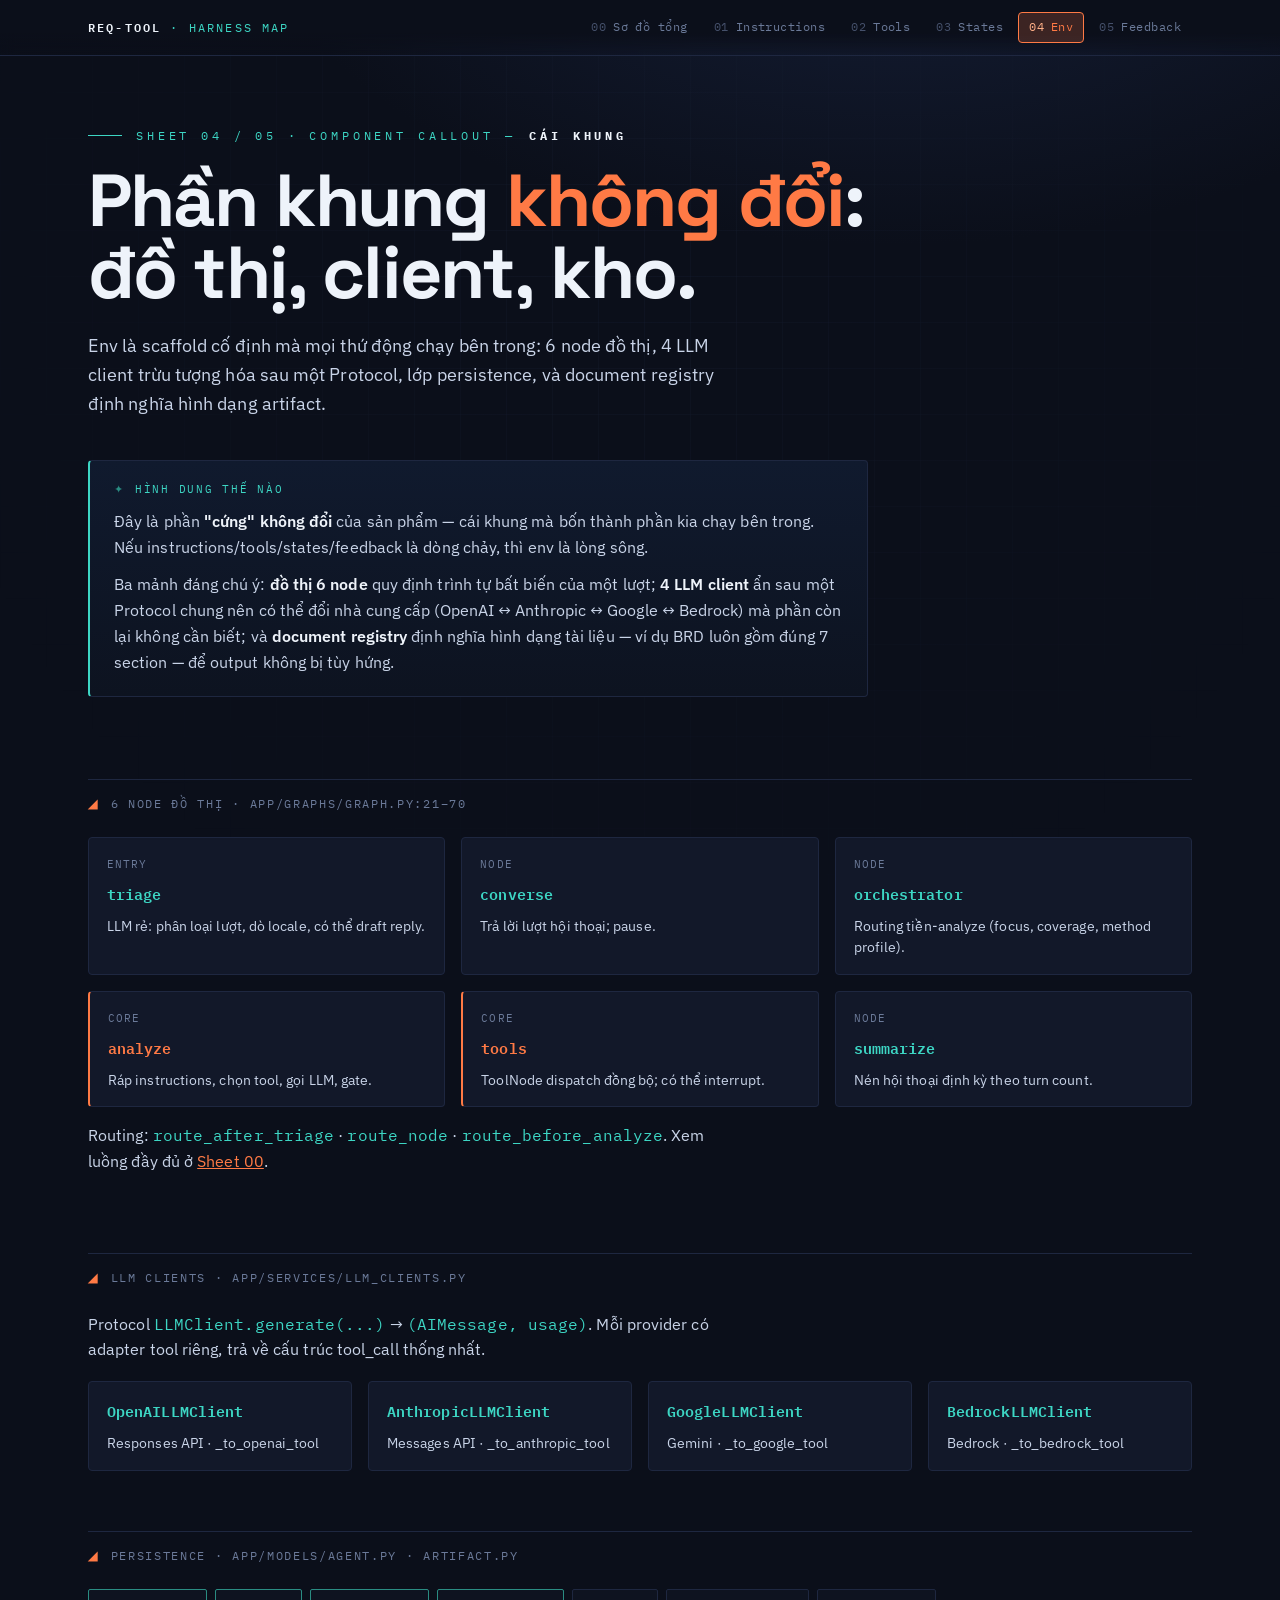
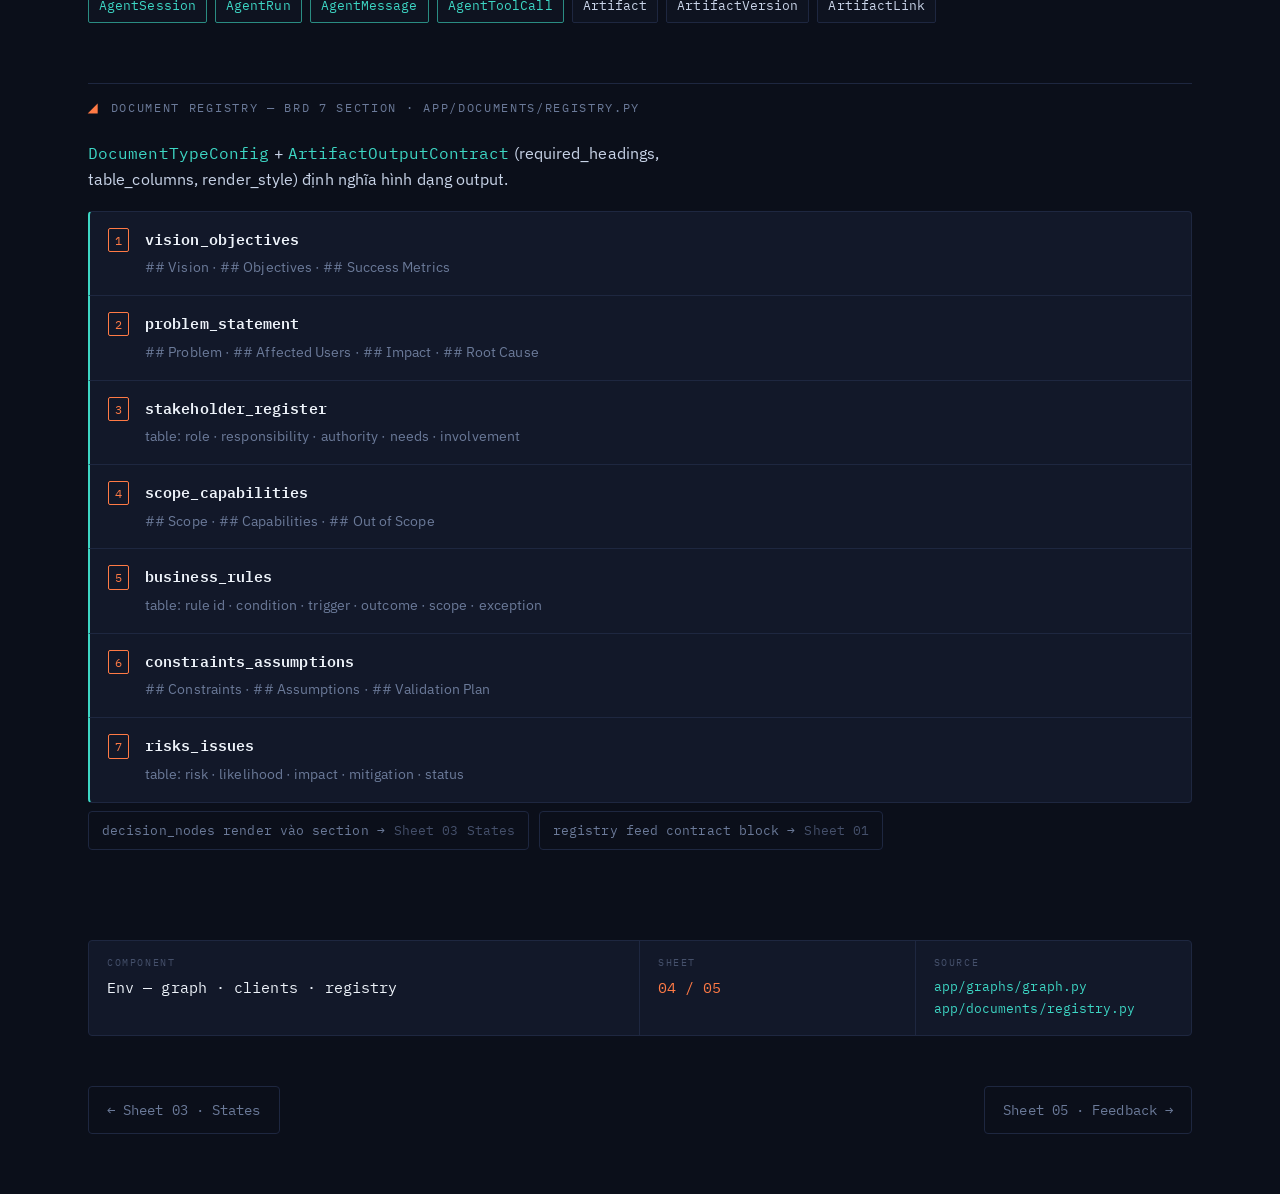
==== env.html @ 097539f3 "chore: harness map — interactive architecture visualization Static HTML drawing set (6 sheets) visua" ====
<!DOCTYPE html>
<html lang="vi">
<head>
<meta charset="UTF-8">
<meta name="viewport" content="width=device-width, initial-scale=1.0">
<title>Harness Map · Sheet 04 — Env</title>
<meta name="description" content="Môi trường của harness: 6 node đồ thị, 4 LLM client, persistence và document registry.">
<link rel="stylesheet" href="harness.css">
</head>
<body>

<nav class="nav">
  <div class="nav-inner">
    <div class="nav-brand"><b>req-tool</b> · harness map</div>
    <div class="sheet-tabs">
      <a href="index.html"><span class="n">00</span> Sơ đồ tổng</a>
      <a href="instructions.html"><span class="n">01</span> Instructions</a>
      <a href="tools.html"><span class="n">02</span> Tools</a>
      <a href="states.html"><span class="n">03</span> States</a>
      <a href="env.html" class="is-active"><span class="n">04</span> Env</a>
      <a href="feedback.html"><span class="n">05</span> Feedback</a>
    </div>
  </div>
</nav>

<div class="wrap">

  <header class="sheet-head">
    <div class="eyebrow">Sheet 04 / 05 · Component callout — <b style="color:var(--ink-bright)">cái khung</b></div>
    <h1 class="sheet-title">Phần khung <span class="accent">không đổi</span>:<br>đồ thị, client, kho.</h1>
    <p class="lead">Env là scaffold cố định mà mọi thứ động chạy bên trong: 6 node đồ thị, 4 LLM client trừu tượng hóa sau một Protocol, lớp persistence, và document registry định nghĩa hình dạng artifact.</p>
  </header>

  <section class="section" style="padding-top:8px">
    <div class="note">
      <div class="nl">Hình dung thế nào</div>
      <p>Đây là phần <b>"cứng" không đổi</b> của sản phẩm — cái khung mà bốn thành phần kia chạy bên trong. Nếu instructions/tools/states/feedback là dòng chảy, thì env là lòng sông.</p>
      <p>Ba mảnh đáng chú ý: <b>đồ thị 6 node</b> quy định trình tự bất biến của một lượt; <b>4 LLM client</b> ẩn sau một Protocol chung nên có thể đổi nhà cung cấp (OpenAI ↔ Anthropic ↔ Google ↔ Bedrock) mà phần còn lại không cần biết; và <b>document registry</b> định nghĩa hình dạng tài liệu — ví dụ BRD luôn gồm đúng 7 section — để output không bị tùy hứng.</p>
    </div>
  </section>

  <!-- GRAPH NODES -->
  <section class="section">
    <div class="section-label"><span class="sn">◢</span> 6 node đồ thị · app/graphs/graph.py:21–70</div>
    <div class="grid cols-3">
      <div class="card"><div class="kind">entry</div><div class="name">triage</div><div class="desc">LLM rẻ: phân loại lượt, dò locale, có thể draft reply.</div></div>
      <div class="card"><div class="kind">node</div><div class="name">converse</div><div class="desc">Trả lời lượt hội thoại; pause.</div></div>
      <div class="card"><div class="kind">node</div><div class="name">orchestrator</div><div class="desc">Routing tiền-analyze (focus, coverage, method profile).</div></div>
      <div class="card signal"><div class="kind">core</div><div class="name">analyze</div><div class="desc">Ráp instructions, chọn tool, gọi LLM, gate.</div></div>
      <div class="card signal"><div class="kind">core</div><div class="name">tools</div><div class="desc">ToolNode dispatch đồng bộ; có thể interrupt.</div></div>
      <div class="card"><div class="kind">node</div><div class="name">summarize</div><div class="desc">Nén hội thoại định kỳ theo turn count.</div></div>
    </div>
    <p class="p" style="margin-top:16px">Routing: <code style="font-family:var(--mono);color:var(--trace)">route_after_triage</code> · <code style="font-family:var(--mono);color:var(--trace)">route_node</code> · <code style="font-family:var(--mono);color:var(--trace)">route_before_analyze</code>. Xem luồng đầy đủ ở <a href="index.html" style="color:var(--signal)">Sheet 00</a>.</p>
  </section>

  <!-- LLM CLIENTS -->
  <section class="section">
    <div class="section-label"><span class="sn">◢</span> LLM clients · app/services/llm_clients.py</div>
    <p class="p">Protocol <code style="font-family:var(--mono);color:var(--trace)">LLMClient.generate(...)</code> → <code style="font-family:var(--mono);color:var(--trace)">(AIMessage, usage)</code>. Mỗi provider có adapter tool riêng, trả về cấu trúc tool_call thống nhất.</p>
    <div class="grid cols-4">
      <div class="card"><div class="name">OpenAILLMClient</div><div class="desc">Responses API · _to_openai_tool</div></div>
      <div class="card"><div class="name">AnthropicLLMClient</div><div class="desc">Messages API · _to_anthropic_tool</div></div>
      <div class="card"><div class="name">GoogleLLMClient</div><div class="desc">Gemini · _to_google_tool</div></div>
      <div class="card"><div class="name">BedrockLLMClient</div><div class="desc">Bedrock · _to_bedrock_tool</div></div>
    </div>
  </section>

  <!-- PERSISTENCE -->
  <section class="section">
    <div class="section-label"><span class="sn">◢</span> Persistence · app/models/agent.py · artifact.py</div>
    <div class="chips">
      <span class="chip t">AgentSession</span><span class="chip t">AgentRun</span><span class="chip t">AgentMessage</span><span class="chip t">AgentToolCall</span>
      <span class="chip">Artifact</span><span class="chip">ArtifactVersion</span><span class="chip">ArtifactLink</span>
    </div>
  </section>

  <!-- REGISTRY + 7 SECTIONS -->
  <section class="section">
    <div class="section-label"><span class="sn">◢</span> Document registry — BRD 7 section · app/documents/registry.py</div>
    <p class="p"><code style="font-family:var(--mono);color:var(--trace)">DocumentTypeConfig</code> + <code style="font-family:var(--mono);color:var(--trace)">ArtifactOutputContract</code> (required_headings, table_columns, render_style) định nghĩa hình dạng output.</p>
    <div class="stack">
      <div class="stack-item stat"><span class="step-n">1</span><div class="body"><div class="ti">vision_objectives</div><div class="sub">## Vision · ## Objectives · ## Success Metrics</div></div></div>
      <div class="stack-item stat"><span class="step-n">2</span><div class="body"><div class="ti">problem_statement</div><div class="sub">## Problem · ## Affected Users · ## Impact · ## Root Cause</div></div></div>
      <div class="stack-item stat"><span class="step-n">3</span><div class="body"><div class="ti">stakeholder_register</div><div class="sub">table: role · responsibility · authority · needs · involvement</div></div></div>
      <div class="stack-item stat"><span class="step-n">4</span><div class="body"><div class="ti">scope_capabilities</div><div class="sub">## Scope · ## Capabilities · ## Out of Scope</div></div></div>
      <div class="stack-item stat"><span class="step-n">5</span><div class="body"><div class="ti">business_rules</div><div class="sub">table: rule id · condition · trigger · outcome · scope · exception</div></div></div>
      <div class="stack-item stat"><span class="step-n">6</span><div class="body"><div class="ti">constraints_assumptions</div><div class="sub">## Constraints · ## Assumptions · ## Validation Plan</div></div></div>
      <div class="stack-item stat"><span class="step-n">7</span><div class="body"><div class="ti">risks_issues</div><div class="sub">table: risk · likelihood · impact · mitigation · status</div></div></div>
    </div>
    <div class="xlinks">
      <a class="xlink" href="states.html">decision_nodes render vào section → <span class="n">Sheet 03 States</span></a>
      <a class="xlink" href="instructions.html">registry feed contract block → <span class="n">Sheet 01</span></a>
    </div>
  </section>

  <div class="titleblock">
    <div class="tb"><div class="k">Component</div><div class="v">Env — graph · clients · registry</div></div>
    <div class="tb"><div class="k">Sheet</div><div class="v s">04 / 05</div></div>
    <div class="tb"><div class="k">Source</div><div class="v files">app/graphs/graph.py<br>app/documents/registry.py</div></div>
  </div>

  <div class="pager">
    <a href="states.html">← Sheet 03 · States</a>
    <a href="feedback.html">Sheet 05 · Feedback →</a>
  </div>
  <div style="height:60px"></div>

</div>
</body>
</html>
---- harness.css ----
/* ============================================================
   HARNESS MAP — design system dùng chung cho 6 sheet
   Hướng: "bản vẽ tín hiệu sống" (control-system schematic)
   Lạnh = khung scaffold cố định · Nóng = tín hiệu chảy động
   ============================================================ */

@import url('https://fonts.googleapis.com/css2?family=Space+Grotesk:wght@400;500;600;700&family=IBM+Plex+Sans:wght@400;500;600&family=IBM+Plex+Mono:wght@400;500;600&display=swap');

:root {
  /* --- palette: indigo-void + teal scaffold + amber signal --- */
  --void:        #0B0F1A;
  --void-2:      #0E1320;
  --sheet:       #121829;
  --sheet-2:     #161E33;
  --grid:        #1E2740;
  --grid-soft:   #19203450;

  --trace:       #3DD6C4;   /* dây nối tĩnh / khung */
  --trace-dim:   #2A8C82;
  --signal:      #FF7A45;   /* tín hiệu sống / loop / feedback */
  --signal-2:    #FFB088;
  --signal-glow: #FF7A4533;

  --ink:         #C9D4E8;
  --ink-bright:  #EEF3FA;
  --ink-dim:     #6B7A99;
  --ink-faint:   #45506B;

  /* --- type --- */
  --display: 'Space Grotesk', system-ui, sans-serif;
  --body:    'IBM Plex Sans', system-ui, sans-serif;
  --mono:    'IBM Plex Mono', ui-monospace, monospace;

  --maxw: 1160px;
  --radius: 4px;
}

* { box-sizing: border-box; }

html { scroll-behavior: smooth; }

body {
  margin: 0;
  background:
    radial-gradient(1200px 700px at 70% -5%, #16203a 0%, transparent 55%),
    var(--void);
  color: var(--ink);
  font-family: var(--body);
  font-size: 16px;
  line-height: 1.62;
  -webkit-font-smoothing: antialiased;
  letter-spacing: 0.005em;
}

/* faint engineering grid behind everything */
body::before {
  content: "";
  position: fixed;
  inset: 0;
  background-image:
    linear-gradient(var(--grid-soft) 1px, transparent 1px),
    linear-gradient(90deg, var(--grid-soft) 1px, transparent 1px);
  background-size: 46px 46px;
  pointer-events: none;
  z-index: 0;
  mask-image: radial-gradient(circle at 50% 30%, #000 0%, transparent 80%);
}

.wrap { position: relative; z-index: 1; max-width: var(--maxw); margin: 0 auto; padding: 0 28px; }

/* ============================================================
   SHEET INDEX NAV — dải chỉ mục bản vẽ
   ============================================================ */
.nav {
  position: sticky;
  top: 0;
  z-index: 40;
  background: linear-gradient(180deg, var(--void) 60%, transparent);
  border-bottom: 1px solid var(--grid);
  backdrop-filter: blur(8px);
}
.nav-inner {
  max-width: var(--maxw);
  margin: 0 auto;
  padding: 12px 28px;
  display: flex;
  align-items: center;
  gap: 22px;
  flex-wrap: wrap;
}
.nav-brand {
  font-family: var(--mono);
  font-size: 12px;
  letter-spacing: 0.18em;
  text-transform: uppercase;
  color: var(--trace);
  white-space: nowrap;
}
.nav-brand b { color: var(--ink-bright); font-weight: 600; }
.sheet-tabs { display: flex; gap: 4px; flex-wrap: wrap; margin-left: auto; }
.sheet-tabs a {
  font-family: var(--mono);
  font-size: 11.5px;
  letter-spacing: 0.04em;
  color: var(--ink-dim);
  text-decoration: none;
  padding: 5px 10px;
  border: 1px solid transparent;
  border-radius: var(--radius);
  display: flex;
  gap: 7px;
  align-items: baseline;
  transition: color .15s, border-color .15s, background .15s;
}
.sheet-tabs a .n { color: var(--ink-faint); }
.sheet-tabs a:hover { color: var(--ink-bright); border-color: var(--grid); }
.sheet-tabs a.is-active {
  color: var(--signal);
  border-color: var(--signal);
  background: var(--signal-glow);
}
.sheet-tabs a.is-active .n { color: var(--signal-2); }

/* ============================================================
   SHEET HEADER — eyebrow + title + lead
   ============================================================ */
.sheet-head { padding: 70px 0 34px; }
.eyebrow {
  font-family: var(--mono);
  font-size: 12px;
  letter-spacing: 0.32em;
  text-transform: uppercase;
  color: var(--trace);
  display: flex;
  align-items: center;
  gap: 14px;
}
.eyebrow::before {
  content: "";
  width: 34px; height: 1px;
  background: var(--trace);
  display: inline-block;
}
.sheet-title {
  font-family: var(--display);
  font-weight: 700;
  font-size: clamp(2.4rem, 6vw, 4.6rem);
  line-height: 0.98;
  letter-spacing: -0.025em;
  color: var(--ink-bright);
  margin: 20px 0 0;
}
.sheet-title .accent { color: var(--signal); }
.lead {
  max-width: 60ch;
  font-size: 1.12rem;
  color: var(--ink);
  margin: 22px 0 0;
}
.lead b { color: var(--ink-bright); font-weight: 600; }

/* ============================================================
   SECTIONS
   ============================================================ */
.section { padding: 30px 0; }
.section-label {
  font-family: var(--mono);
  font-size: 12px;
  letter-spacing: 0.14em;
  text-transform: uppercase;
  color: var(--ink-dim);
  border-top: 1px solid var(--grid);
  padding-top: 14px;
  margin: 0 0 24px;
  display: flex;
  gap: 12px;
  align-items: baseline;
}
.section-label .sn { color: var(--signal); font-weight: 600; }
.h2 {
  font-family: var(--display);
  font-weight: 600;
  font-size: clamp(1.5rem, 3vw, 2.1rem);
  letter-spacing: -0.02em;
  color: var(--ink-bright);
  margin: 0 0 6px;
}
.p { max-width: 64ch; margin: 0 0 18px; }
.p b { color: var(--ink-bright); font-weight: 600; }

/* ============================================================
   PANEL / NODE CARD — khối schematic
   ============================================================ */
.panel {
  background: linear-gradient(180deg, var(--sheet) 0%, var(--void-2) 100%);
  border: 1px solid var(--grid);
  border-radius: var(--radius);
  padding: 22px 24px;
  position: relative;
}
/* corner tick marks — vernacular bản vẽ kỹ thuật */
.panel.ticks::before,
.panel.ticks::after {
  content: "";
  position: absolute;
  width: 9px; height: 9px;
  border-color: var(--trace-dim);
  border-style: solid;
}
.panel.ticks::before { top: -1px; left: -1px; border-width: 1px 0 0 1px; }
.panel.ticks::after  { bottom: -1px; right: -1px; border-width: 0 1px 1px 0; }

.grid { display: grid; gap: 16px; }
.cols-2 { grid-template-columns: repeat(2, 1fr); }
.cols-3 { grid-template-columns: repeat(3, 1fr); }
.cols-4 { grid-template-columns: repeat(4, 1fr); }

.card {
  background: var(--sheet);
  border: 1px solid var(--grid);
  border-radius: var(--radius);
  padding: 18px 18px 16px;
  transition: border-color .18s, transform .18s;
}
.card:hover { border-color: var(--trace-dim); }
.card.signal { border-left: 2px solid var(--signal); }
.card .kind {
  font-family: var(--mono);
  font-size: 11px;
  letter-spacing: 0.1em;
  text-transform: uppercase;
  color: var(--ink-dim);
  margin-bottom: 9px;
}
.card .name {
  font-family: var(--mono);
  font-size: 0.96rem;
  font-weight: 600;
  color: var(--trace);
  margin-bottom: 7px;
  word-break: break-word;
}
.card.signal .name { color: var(--signal); }
.card .desc { font-size: 0.9rem; color: var(--ink); line-height: 1.5; }

/* numbered marker — chỉ dùng nơi thứ tự CÓ nghĩa (layer stack, lifecycle) */
.step-n {
  font-family: var(--mono);
  font-size: 0.78rem;
  color: var(--signal);
  border: 1px solid var(--signal);
  border-radius: 2px;
  padding: 1px 6px;
  flex: none;
}

/* ============================================================
   NOTE — chú giải mang tính giáo dục
   ============================================================ */
.note {
  border: 1px solid var(--grid);
  border-left: 2px solid var(--trace);
  background: linear-gradient(180deg, #101a2e 0%, #0d1320 100%);
  border-radius: var(--radius);
  padding: 20px 24px;
  margin: 0 0 22px;
  max-width: 78ch;
}
.note .nl {
  font-family: var(--mono);
  font-size: 11px;
  letter-spacing: 0.16em;
  text-transform: uppercase;
  color: var(--trace);
  margin-bottom: 10px;
  display: flex;
  gap: 10px;
  align-items: center;
}
.note .nl::before { content: "✦"; color: var(--trace-dim); }
.note p { margin: 0 0 11px; color: var(--ink); }
.note p:last-child { margin-bottom: 0; }
.note b { color: var(--ink-bright); font-weight: 600; }
.note em { color: var(--signal-2); font-style: normal; }
.note.signal { border-left-color: var(--signal); }
.note.signal .nl { color: var(--signal); }
.note.signal .nl::before { color: var(--signal); }

/* ============================================================
   CHIPS / BADGES — tên tool, status, field
   ============================================================ */
.chips { display: flex; flex-wrap: wrap; gap: 8px; }
.chip {
  font-family: var(--mono);
  font-size: 0.82rem;
  color: var(--ink);
  background: var(--void-2);
  border: 1px solid var(--grid);
  border-radius: 2px;
  padding: 5px 10px;
  white-space: nowrap;
}
.chip.t { color: var(--trace); border-color: var(--trace-dim); }
.chip.s { color: var(--signal); border-color: var(--signal); background: var(--signal-glow); }
.chip.d { color: var(--ink-dim); }

/* ============================================================
   STACK (layer instructions) — xếp chồng dọc
   ============================================================ */
.stack { display: flex; flex-direction: column; gap: 0; }
.stack-item {
  display: flex;
  gap: 16px;
  align-items: flex-start;
  padding: 16px 18px;
  border: 1px solid var(--grid);
  border-bottom: none;
  background: var(--sheet);
}
.stack-item:first-child { border-radius: var(--radius) var(--radius) 0 0; }
.stack-item:last-child { border-bottom: 1px solid var(--grid); border-radius: 0 0 var(--radius) var(--radius); }
.stack-item.dyn { border-left: 2px solid var(--signal); }
.stack-item.stat { border-left: 2px solid var(--trace); }
.stack-item .body { flex: 1; }
.stack-item .ti {
  font-family: var(--mono);
  font-weight: 600;
  color: var(--ink-bright);
  font-size: 0.95rem;
}
.stack-item .sub { font-size: 0.88rem; color: var(--ink-dim); margin-top: 4px; }

/* ============================================================
   DATA TABLE — state fields, schema
   ============================================================ */
.tbl-scroll { overflow-x: auto; border: 1px solid var(--grid); border-radius: var(--radius); }
table.data {
  width: 100%;
  border-collapse: collapse;
  font-size: 0.88rem;
  min-width: 520px;
}
table.data th {
  text-align: left;
  font-family: var(--mono);
  font-size: 11px;
  letter-spacing: 0.1em;
  text-transform: uppercase;
  color: var(--ink-dim);
  padding: 11px 16px;
  background: var(--void-2);
  border-bottom: 1px solid var(--grid);
  white-space: nowrap;
}
table.data td {
  padding: 11px 16px;
  border-bottom: 1px solid var(--grid);
  vertical-align: top;
  color: var(--ink);
}
table.data tr:last-child td { border-bottom: none; }
table.data tr:hover td { background: #ffffff05; }
table.data .f { font-family: var(--mono); color: var(--trace); white-space: nowrap; }
table.data .f.s { color: var(--signal); }

/* ============================================================
   FLOW (lifecycle pills connected by arrows)
   ============================================================ */
.flow {
  display: flex;
  align-items: center;
  flex-wrap: wrap;
  gap: 0;
  font-family: var(--mono);
  font-size: 0.86rem;
}
.flow .node {
  border: 1px solid var(--trace-dim);
  color: var(--trace);
  padding: 7px 12px;
  border-radius: 2px;
  background: var(--void-2);
}
.flow .node.s { border-color: var(--signal); color: var(--signal); background: var(--signal-glow); }
.flow .arr { color: var(--ink-faint); padding: 0 9px; }

/* ============================================================
   CROSSLINK — "see sheet NN"
   ============================================================ */
.xlinks { display: flex; flex-wrap: wrap; gap: 10px; margin-top: 8px; }
.xlink {
  font-family: var(--mono);
  font-size: 0.82rem;
  text-decoration: none;
  color: var(--ink-dim);
  border: 1px solid var(--grid);
  border-radius: var(--radius);
  padding: 8px 13px;
  display: inline-flex;
  gap: 9px;
  align-items: baseline;
  transition: border-color .15s, color .15s;
}
.xlink:hover { color: var(--signal); border-color: var(--signal); }
.xlink .n { color: var(--ink-faint); }
.xlink:hover .n { color: var(--signal-2); }

/* ============================================================
   TITLE BLOCK — góc bản vẽ kỹ thuật
   ============================================================ */
.titleblock {
  margin: 60px 0 50px;
  border: 1px solid var(--grid);
  border-radius: var(--radius);
  display: grid;
  grid-template-columns: 2fr 1fr 1fr;
  background: var(--sheet);
  overflow: hidden;
}
.titleblock .tb {
  padding: 14px 18px;
  border-right: 1px solid var(--grid);
}
.titleblock .tb:last-child { border-right: none; }
.titleblock .k {
  font-family: var(--mono);
  font-size: 10px;
  letter-spacing: 0.16em;
  text-transform: uppercase;
  color: var(--ink-faint);
  margin-bottom: 5px;
}
.titleblock .v {
  font-family: var(--mono);
  font-size: 0.92rem;
  color: var(--ink-bright);
}
.titleblock .v.s { color: var(--signal); }
.titleblock .files { color: var(--trace); font-size: 0.82rem; line-height: 1.7; }

/* ============================================================
   HERO SVG (master diagram) wrapper
   ============================================================ */
.diagram-wrap {
  border: 1px solid var(--grid);
  border-radius: var(--radius);
  background:
    radial-gradient(700px 400px at 50% 40%, #141d33 0%, transparent 70%),
    var(--void-2);
  padding: 8px;
  overflow-x: auto;
}
.diagram-wrap svg { width: 100%; height: auto; display: block; min-width: 680px; }

/* node styling inside svg */
.n-rect { fill: var(--sheet-2); stroke: var(--trace-dim); stroke-width: 1.2; }
.n-rect.io { fill: var(--void); stroke: var(--ink-faint); }
.n-label { font-family: var(--mono); font-size: 15px; fill: var(--trace); font-weight: 600; }
.n-sub   { font-family: var(--mono); font-size: 10.5px; fill: var(--ink-dim); letter-spacing: 0.08em; }
.io-label { font-family: var(--mono); font-size: 12px; fill: var(--ink-dim); letter-spacing: 0.12em; }
.edge { fill: none; stroke: var(--trace-dim); stroke-width: 1.4; }
.edge-label { font-family: var(--mono); font-size: 11px; fill: var(--ink-dim); }
.edge-loop {
  fill: none;
  stroke: var(--signal);
  stroke-width: 1.8;
  stroke-dasharray: 7 7;
  animation: flow 1.1s linear infinite;
}
@keyframes flow { to { stroke-dashoffset: -28; } }

.packet { fill: var(--signal); filter: drop-shadow(0 0 6px var(--signal)); }
.packet-path {
  offset-path: path("M 400 177 L 400 440 C 540 440 680 400 680 300 C 680 200 540 150 400 150");
  animation: ride 4s linear infinite;
}
@keyframes ride { from { offset-distance: 0%; } to { offset-distance: 100%; } }

/* legend */
.legend { display: flex; gap: 24px; flex-wrap: wrap; margin-top: 14px; font-family: var(--mono); font-size: 0.8rem; color: var(--ink-dim); }
.legend .li { display: flex; align-items: center; gap: 9px; }
.legend .sw { width: 22px; height: 0; border-top: 2px solid var(--trace-dim); }
.legend .sw.loop { border-top: 2px dashed var(--signal); }

/* ============================================================
   COMPONENT MAP (sheet 00 -> 5 components)
   ============================================================ */
.map-grid { display: grid; grid-template-columns: repeat(5, 1fr); gap: 12px; }
.map-card {
  text-decoration: none;
  background: var(--sheet);
  border: 1px solid var(--grid);
  border-top: 2px solid var(--trace-dim);
  border-radius: var(--radius);
  padding: 18px 16px 16px;
  display: flex;
  flex-direction: column;
  gap: 8px;
  transition: transform .18s, border-color .18s, background .18s;
}
.map-card:hover { transform: translateY(-3px); border-top-color: var(--signal); background: var(--sheet-2); }
.map-card .mn { font-family: var(--mono); font-size: 11px; color: var(--ink-faint); letter-spacing: 0.1em; }
.map-card .mt { font-family: var(--display); font-weight: 600; font-size: 1.15rem; color: var(--ink-bright); }
.map-card .md { font-size: 0.85rem; color: var(--ink-dim); }
.map-card:hover .mt { color: var(--signal); }

/* ============================================================
   pagination foot (prev / next sheet)
   ============================================================ */
.pager { display: flex; justify-content: space-between; gap: 16px; margin: 10px 0 0; flex-wrap: wrap; }
.pager a {
  text-decoration: none;
  font-family: var(--mono);
  font-size: 0.85rem;
  color: var(--ink-dim);
  border: 1px solid var(--grid);
  border-radius: var(--radius);
  padding: 12px 18px;
  transition: color .15s, border-color .15s;
}
.pager a:hover { color: var(--signal); border-color: var(--signal); }
.pager .dis { opacity: 0.3; pointer-events: none; }

/* ============================================================
   RESPONSIVE
   ============================================================ */
@media (max-width: 880px) {
  .cols-2, .cols-3, .cols-4 { grid-template-columns: 1fr; }
  .map-grid { grid-template-columns: repeat(2, 1fr); }
  .titleblock { grid-template-columns: 1fr; }
  .titleblock .tb { border-right: none; border-bottom: 1px solid var(--grid); }
  .titleblock .tb:last-child { border-bottom: none; }
}
@media (max-width: 520px) {
  .map-grid { grid-template-columns: 1fr; }
  .wrap, .nav-inner { padding-left: 18px; padding-right: 18px; }
}

/* keyboard focus floor */
a:focus-visible, [tabindex]:focus-visible {
  outline: 2px solid var(--signal);
  outline-offset: 3px;
  border-radius: 2px;
}

/* reduced motion floor */
@media (prefers-reduced-motion: reduce) {
  * { animation: none !important; scroll-behavior: auto !important; }
  .edge-loop { stroke-dashoffset: 0; }
  .packet-path { offset-distance: 35%; }
}
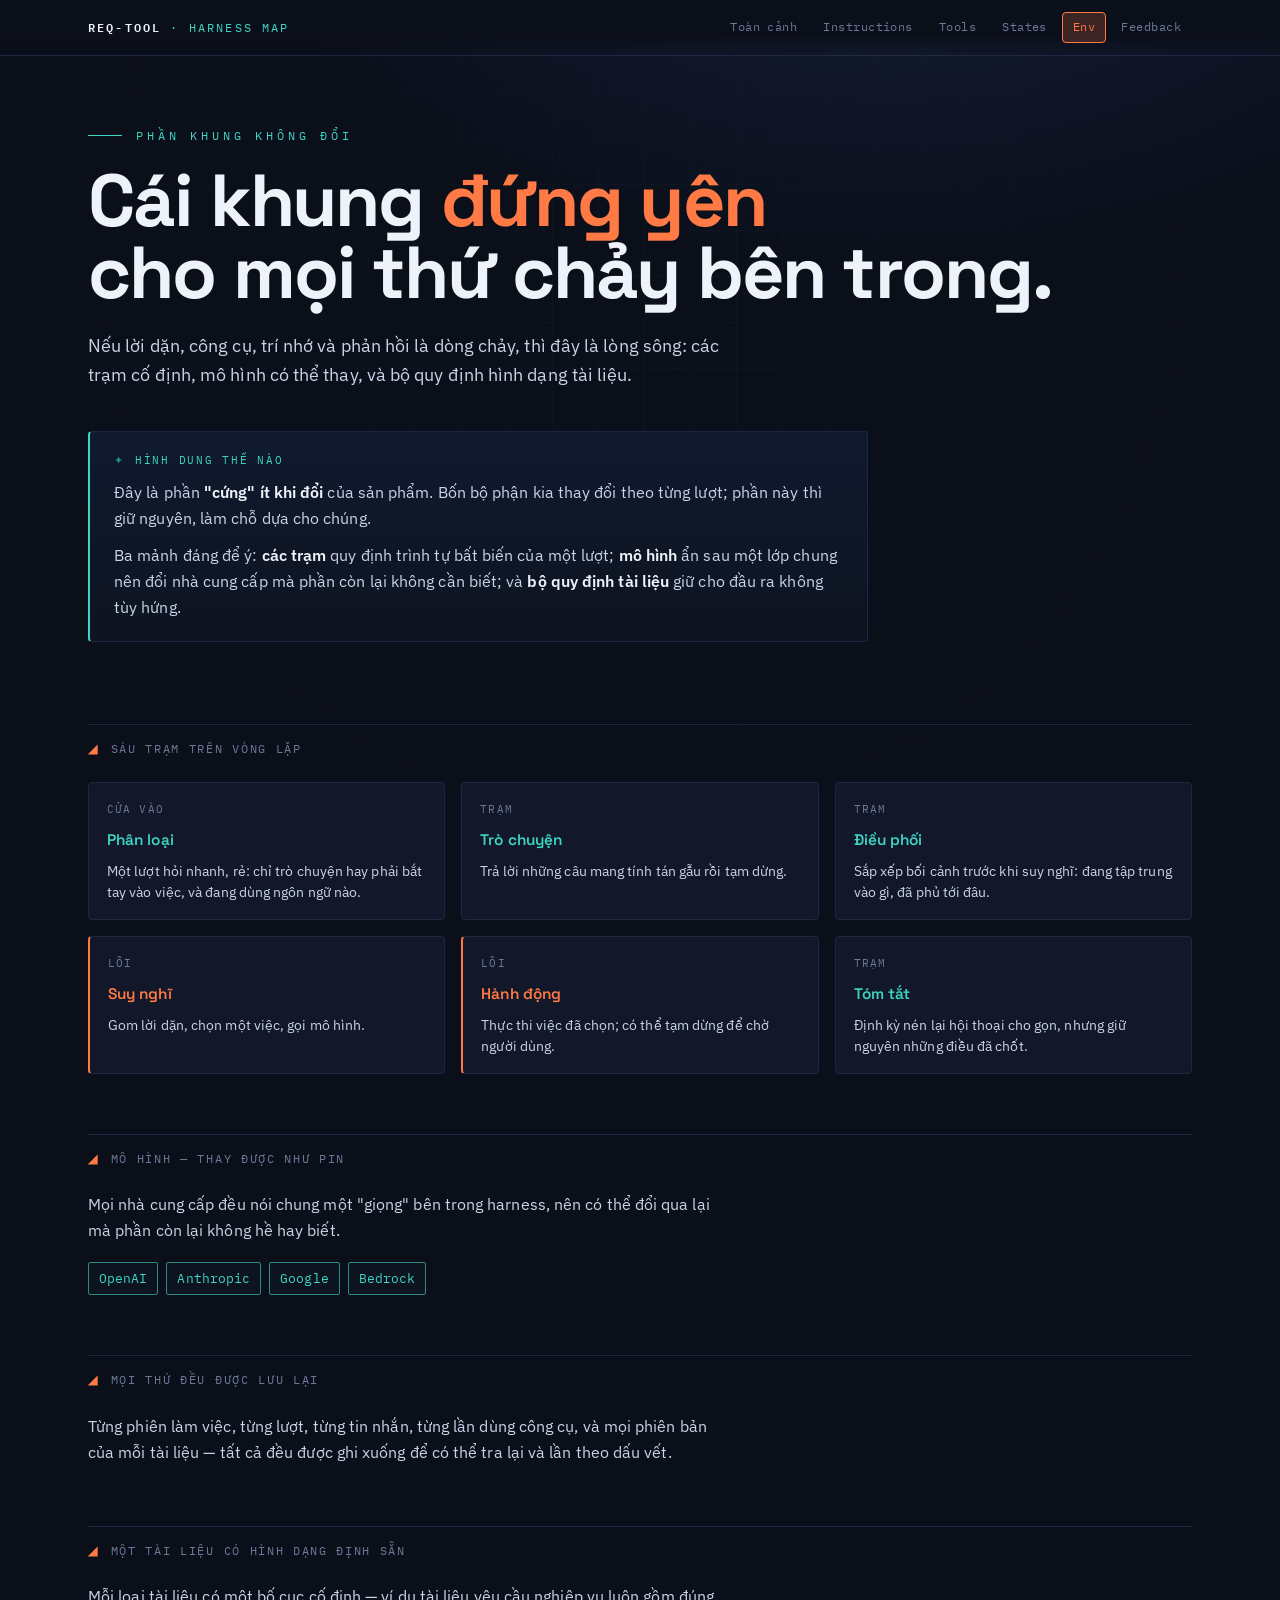
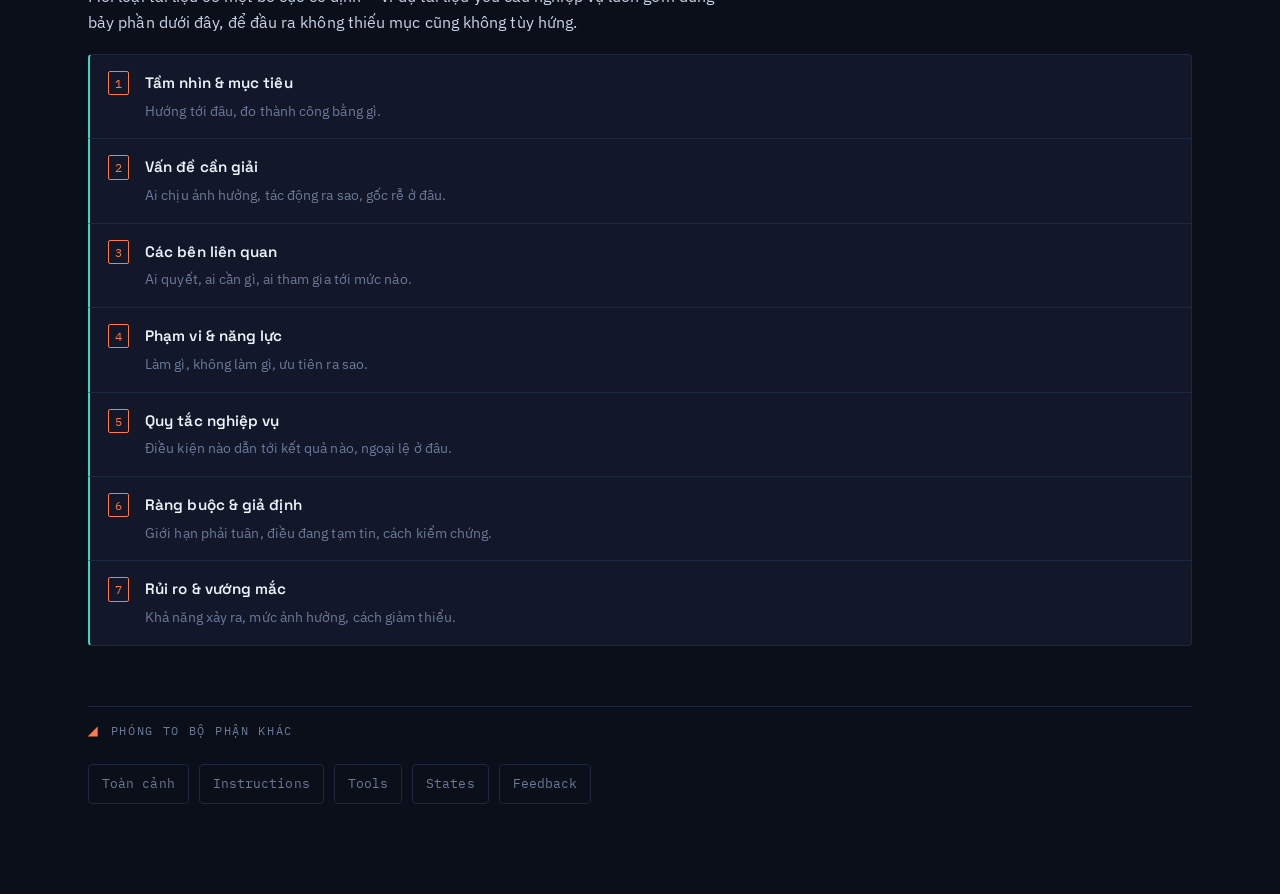
==== commit 57801348: "docs: rewrite content as plain-language explainer Recast all six pages from a code reference into a " ====
--- a/env.html
+++ b/env.html
@@ -3,8 +3,8 @@
 <head>
 <meta charset="UTF-8">
 <meta name="viewport" content="width=device-width, initial-scale=1.0">
-<title>Harness Map · Sheet 04 — Env</title>
-<meta name="description" content="Môi trường của harness: 6 node đồ thị, 4 LLM client, persistence và document registry.">
+<title>Harness Map · Env</title>
+<meta name="description" content="Phần khung cứng: các trạm, mô hình thay thế được, kho lưu trữ.">
 <link rel="stylesheet" href="harness.css">
 </head>
 <body>
@@ -13,12 +13,12 @@
   <div class="nav-inner">
     <div class="nav-brand"><b>req-tool</b> · harness map</div>
     <div class="sheet-tabs">
-      <a href="index.html"><span class="n">00</span> Sơ đồ tổng</a>
-      <a href="instructions.html"><span class="n">01</span> Instructions</a>
-      <a href="tools.html"><span class="n">02</span> Tools</a>
-      <a href="states.html"><span class="n">03</span> States</a>
-      <a href="env.html" class="is-active"><span class="n">04</span> Env</a>
-      <a href="feedback.html"><span class="n">05</span> Feedback</a>
+      <a href="index.html">Toàn cảnh</a>
+      <a href="instructions.html">Instructions</a>
+      <a href="tools.html">Tools</a>
+      <a href="states.html">States</a>
+      <a href="env.html" class="is-active">Env</a>
+      <a href="feedback.html">Feedback</a>
     </div>
   </div>
 </nav>
@@ -26,83 +26,72 @@
 <div class="wrap">
 
   <header class="sheet-head">
-    <div class="eyebrow">Sheet 04 / 05 · Component callout — <b style="color:var(--ink-bright)">cái khung</b></div>
-    <h1 class="sheet-title">Phần khung <span class="accent">không đổi</span>:<br>đồ thị, client, kho.</h1>
-    <p class="lead">Env là scaffold cố định mà mọi thứ động chạy bên trong: 6 node đồ thị, 4 LLM client trừu tượng hóa sau một Protocol, lớp persistence, và document registry định nghĩa hình dạng artifact.</p>
+    <div class="eyebrow">Phần khung không đổi</div>
+    <h1 class="sheet-title">Cái khung <span class="accent">đứng yên</span><br>cho mọi thứ chảy bên trong.</h1>
+    <p class="lead">Nếu lời dặn, công cụ, trí nhớ và phản hồi là dòng chảy, thì đây là lòng sông: các trạm cố định, mô hình có thể thay, và bộ quy định hình dạng tài liệu.</p>
   </header>
 
   <section class="section" style="padding-top:8px">
     <div class="note">
       <div class="nl">Hình dung thế nào</div>
-      <p>Đây là phần <b>"cứng" không đổi</b> của sản phẩm — cái khung mà bốn thành phần kia chạy bên trong. Nếu instructions/tools/states/feedback là dòng chảy, thì env là lòng sông.</p>
-      <p>Ba mảnh đáng chú ý: <b>đồ thị 6 node</b> quy định trình tự bất biến của một lượt; <b>4 LLM client</b> ẩn sau một Protocol chung nên có thể đổi nhà cung cấp (OpenAI ↔ Anthropic ↔ Google ↔ Bedrock) mà phần còn lại không cần biết; và <b>document registry</b> định nghĩa hình dạng tài liệu — ví dụ BRD luôn gồm đúng 7 section — để output không bị tùy hứng.</p>
+      <p>Đây là phần <b>"cứng" ít khi đổi</b> của sản phẩm. Bốn bộ phận kia thay đổi theo từng lượt; phần này thì giữ nguyên, làm chỗ dựa cho chúng.</p>
+      <p>Ba mảnh đáng để ý: <b>các trạm</b> quy định trình tự bất biến của một lượt; <b>mô hình</b> ẩn sau một lớp chung nên đổi nhà cung cấp mà phần còn lại không cần biết; và <b>bộ quy định tài liệu</b> giữ cho đầu ra không tùy hứng.</p>
     </div>
   </section>
 
-  <!-- GRAPH NODES -->
+  <!-- STATIONS -->
   <section class="section">
-    <div class="section-label"><span class="sn">◢</span> 6 node đồ thị · app/graphs/graph.py:21–70</div>
+    <div class="section-label"><span class="sn">◢</span> Sáu trạm trên vòng lặp</div>
     <div class="grid cols-3">
-      <div class="card"><div class="kind">entry</div><div class="name">triage</div><div class="desc">LLM rẻ: phân loại lượt, dò locale, có thể draft reply.</div></div>
-      <div class="card"><div class="kind">node</div><div class="name">converse</div><div class="desc">Trả lời lượt hội thoại; pause.</div></div>
-      <div class="card"><div class="kind">node</div><div class="name">orchestrator</div><div class="desc">Routing tiền-analyze (focus, coverage, method profile).</div></div>
-      <div class="card signal"><div class="kind">core</div><div class="name">analyze</div><div class="desc">Ráp instructions, chọn tool, gọi LLM, gate.</div></div>
-      <div class="card signal"><div class="kind">core</div><div class="name">tools</div><div class="desc">ToolNode dispatch đồng bộ; có thể interrupt.</div></div>
-      <div class="card"><div class="kind">node</div><div class="name">summarize</div><div class="desc">Nén hội thoại định kỳ theo turn count.</div></div>
+      <div class="card"><div class="kind">cửa vào</div><div class="name" style="font-family:var(--display)">Phân loại</div><div class="desc">Một lượt hỏi nhanh, rẻ: chỉ trò chuyện hay phải bắt tay vào việc, và đang dùng ngôn ngữ nào.</div></div>
+      <div class="card"><div class="kind">trạm</div><div class="name" style="font-family:var(--display)">Trò chuyện</div><div class="desc">Trả lời những câu mang tính tán gẫu rồi tạm dừng.</div></div>
+      <div class="card"><div class="kind">trạm</div><div class="name" style="font-family:var(--display)">Điều phối</div><div class="desc">Sắp xếp bối cảnh trước khi suy nghĩ: đang tập trung vào gì, đã phủ tới đâu.</div></div>
+      <div class="card signal"><div class="kind">lõi</div><div class="name" style="font-family:var(--display);color:var(--signal)">Suy nghĩ</div><div class="desc">Gom lời dặn, chọn một việc, gọi mô hình.</div></div>
+      <div class="card signal"><div class="kind">lõi</div><div class="name" style="font-family:var(--display);color:var(--signal)">Hành động</div><div class="desc">Thực thi việc đã chọn; có thể tạm dừng để chờ người dùng.</div></div>
+      <div class="card"><div class="kind">trạm</div><div class="name" style="font-family:var(--display)">Tóm tắt</div><div class="desc">Định kỳ nén lại hội thoại cho gọn, nhưng giữ nguyên những điều đã chốt.</div></div>
     </div>
-    <p class="p" style="margin-top:16px">Routing: <code style="font-family:var(--mono);color:var(--trace)">route_after_triage</code> · <code style="font-family:var(--mono);color:var(--trace)">route_node</code> · <code style="font-family:var(--mono);color:var(--trace)">route_before_analyze</code>. Xem luồng đầy đủ ở <a href="index.html" style="color:var(--signal)">Sheet 00</a>.</p>
   </section>
 
-  <!-- LLM CLIENTS -->
+  <!-- MODELS -->
   <section class="section">
-    <div class="section-label"><span class="sn">◢</span> LLM clients · app/services/llm_clients.py</div>
-    <p class="p">Protocol <code style="font-family:var(--mono);color:var(--trace)">LLMClient.generate(...)</code> → <code style="font-family:var(--mono);color:var(--trace)">(AIMessage, usage)</code>. Mỗi provider có adapter tool riêng, trả về cấu trúc tool_call thống nhất.</p>
-    <div class="grid cols-4">
-      <div class="card"><div class="name">OpenAILLMClient</div><div class="desc">Responses API · _to_openai_tool</div></div>
-      <div class="card"><div class="name">AnthropicLLMClient</div><div class="desc">Messages API · _to_anthropic_tool</div></div>
-      <div class="card"><div class="name">GoogleLLMClient</div><div class="desc">Gemini · _to_google_tool</div></div>
-      <div class="card"><div class="name">BedrockLLMClient</div><div class="desc">Bedrock · _to_bedrock_tool</div></div>
+    <div class="section-label"><span class="sn">◢</span> Mô hình — thay được như pin</div>
+    <p class="p">Mọi nhà cung cấp đều nói chung một "giọng" bên trong harness, nên có thể đổi qua lại mà phần còn lại không hề hay biết.</p>
+    <div class="chips">
+      <span class="chip t">OpenAI</span><span class="chip t">Anthropic</span><span class="chip t">Google</span><span class="chip t">Bedrock</span>
     </div>
   </section>
 
   <!-- PERSISTENCE -->
   <section class="section">
-    <div class="section-label"><span class="sn">◢</span> Persistence · app/models/agent.py · artifact.py</div>
-    <div class="chips">
-      <span class="chip t">AgentSession</span><span class="chip t">AgentRun</span><span class="chip t">AgentMessage</span><span class="chip t">AgentToolCall</span>
-      <span class="chip">Artifact</span><span class="chip">ArtifactVersion</span><span class="chip">ArtifactLink</span>
+    <div class="section-label"><span class="sn">◢</span> Mọi thứ đều được lưu lại</div>
+    <p class="p" style="margin-bottom:0">Từng phiên làm việc, từng lượt, từng tin nhắn, từng lần dùng công cụ, và mọi phiên bản của mỗi tài liệu — tất cả đều được ghi xuống để có thể tra lại và lần theo dấu vết.</p>
+  </section>
+
+  <!-- DOC SHAPE -->
+  <section class="section">
+    <div class="section-label"><span class="sn">◢</span> Một tài liệu có hình dạng định sẵn</div>
+    <p class="p">Mỗi loại tài liệu có một bố cục cố định — ví dụ tài liệu yêu cầu nghiệp vụ luôn gồm đúng bảy phần dưới đây, để đầu ra không thiếu mục cũng không tùy hứng.</p>
+    <div class="stack">
+      <div class="stack-item stat"><span class="step-n">1</span><div class="body"><div class="ti" style="font-family:var(--display)">Tầm nhìn &amp; mục tiêu</div><div class="sub">Hướng tới đâu, đo thành công bằng gì.</div></div></div>
+      <div class="stack-item stat"><span class="step-n">2</span><div class="body"><div class="ti" style="font-family:var(--display)">Vấn đề cần giải</div><div class="sub">Ai chịu ảnh hưởng, tác động ra sao, gốc rễ ở đâu.</div></div></div>
+      <div class="stack-item stat"><span class="step-n">3</span><div class="body"><div class="ti" style="font-family:var(--display)">Các bên liên quan</div><div class="sub">Ai quyết, ai cần gì, ai tham gia tới mức nào.</div></div></div>
+      <div class="stack-item stat"><span class="step-n">4</span><div class="body"><div class="ti" style="font-family:var(--display)">Phạm vi &amp; năng lực</div><div class="sub">Làm gì, không làm gì, ưu tiên ra sao.</div></div></div>
+      <div class="stack-item stat"><span class="step-n">5</span><div class="body"><div class="ti" style="font-family:var(--display)">Quy tắc nghiệp vụ</div><div class="sub">Điều kiện nào dẫn tới kết quả nào, ngoại lệ ở đâu.</div></div></div>
+      <div class="stack-item stat"><span class="step-n">6</span><div class="body"><div class="ti" style="font-family:var(--display)">Ràng buộc &amp; giả định</div><div class="sub">Giới hạn phải tuân, điều đang tạm tin, cách kiểm chứng.</div></div></div>
+      <div class="stack-item stat"><span class="step-n">7</span><div class="body"><div class="ti" style="font-family:var(--display)">Rủi ro &amp; vướng mắc</div><div class="sub">Khả năng xảy ra, mức ảnh hưởng, cách giảm thiểu.</div></div></div>
     </div>
   </section>
 
-  <!-- REGISTRY + 7 SECTIONS -->
   <section class="section">
-    <div class="section-label"><span class="sn">◢</span> Document registry — BRD 7 section · app/documents/registry.py</div>
-    <p class="p"><code style="font-family:var(--mono);color:var(--trace)">DocumentTypeConfig</code> + <code style="font-family:var(--mono);color:var(--trace)">ArtifactOutputContract</code> (required_headings, table_columns, render_style) định nghĩa hình dạng output.</p>
-    <div class="stack">
-      <div class="stack-item stat"><span class="step-n">1</span><div class="body"><div class="ti">vision_objectives</div><div class="sub">## Vision · ## Objectives · ## Success Metrics</div></div></div>
-      <div class="stack-item stat"><span class="step-n">2</span><div class="body"><div class="ti">problem_statement</div><div class="sub">## Problem · ## Affected Users · ## Impact · ## Root Cause</div></div></div>
-      <div class="stack-item stat"><span class="step-n">3</span><div class="body"><div class="ti">stakeholder_register</div><div class="sub">table: role · responsibility · authority · needs · involvement</div></div></div>
-      <div class="stack-item stat"><span class="step-n">4</span><div class="body"><div class="ti">scope_capabilities</div><div class="sub">## Scope · ## Capabilities · ## Out of Scope</div></div></div>
-      <div class="stack-item stat"><span class="step-n">5</span><div class="body"><div class="ti">business_rules</div><div class="sub">table: rule id · condition · trigger · outcome · scope · exception</div></div></div>
-      <div class="stack-item stat"><span class="step-n">6</span><div class="body"><div class="ti">constraints_assumptions</div><div class="sub">## Constraints · ## Assumptions · ## Validation Plan</div></div></div>
-      <div class="stack-item stat"><span class="step-n">7</span><div class="body"><div class="ti">risks_issues</div><div class="sub">table: risk · likelihood · impact · mitigation · status</div></div></div>
-    </div>
+    <div class="section-label"><span class="sn">◢</span> Phóng to bộ phận khác</div>
     <div class="xlinks">
-      <a class="xlink" href="states.html">decision_nodes render vào section → <span class="n">Sheet 03 States</span></a>
-      <a class="xlink" href="instructions.html">registry feed contract block → <span class="n">Sheet 01</span></a>
+      <a class="xlink" href="index.html">Toàn cảnh</a>
+      <a class="xlink" href="instructions.html">Instructions</a>
+      <a class="xlink" href="tools.html">Tools</a>
+      <a class="xlink" href="states.html">States</a>
+      <a class="xlink" href="feedback.html">Feedback</a>
     </div>
   </section>
-
-  <div class="titleblock">
-    <div class="tb"><div class="k">Component</div><div class="v">Env — graph · clients · registry</div></div>
-    <div class="tb"><div class="k">Sheet</div><div class="v s">04 / 05</div></div>
-    <div class="tb"><div class="k">Source</div><div class="v files">app/graphs/graph.py<br>app/documents/registry.py</div></div>
-  </div>
-
-  <div class="pager">
-    <a href="states.html">← Sheet 03 · States</a>
-    <a href="feedback.html">Sheet 05 · Feedback →</a>
-  </div>
   <div style="height:60px"></div>
 
 </div>
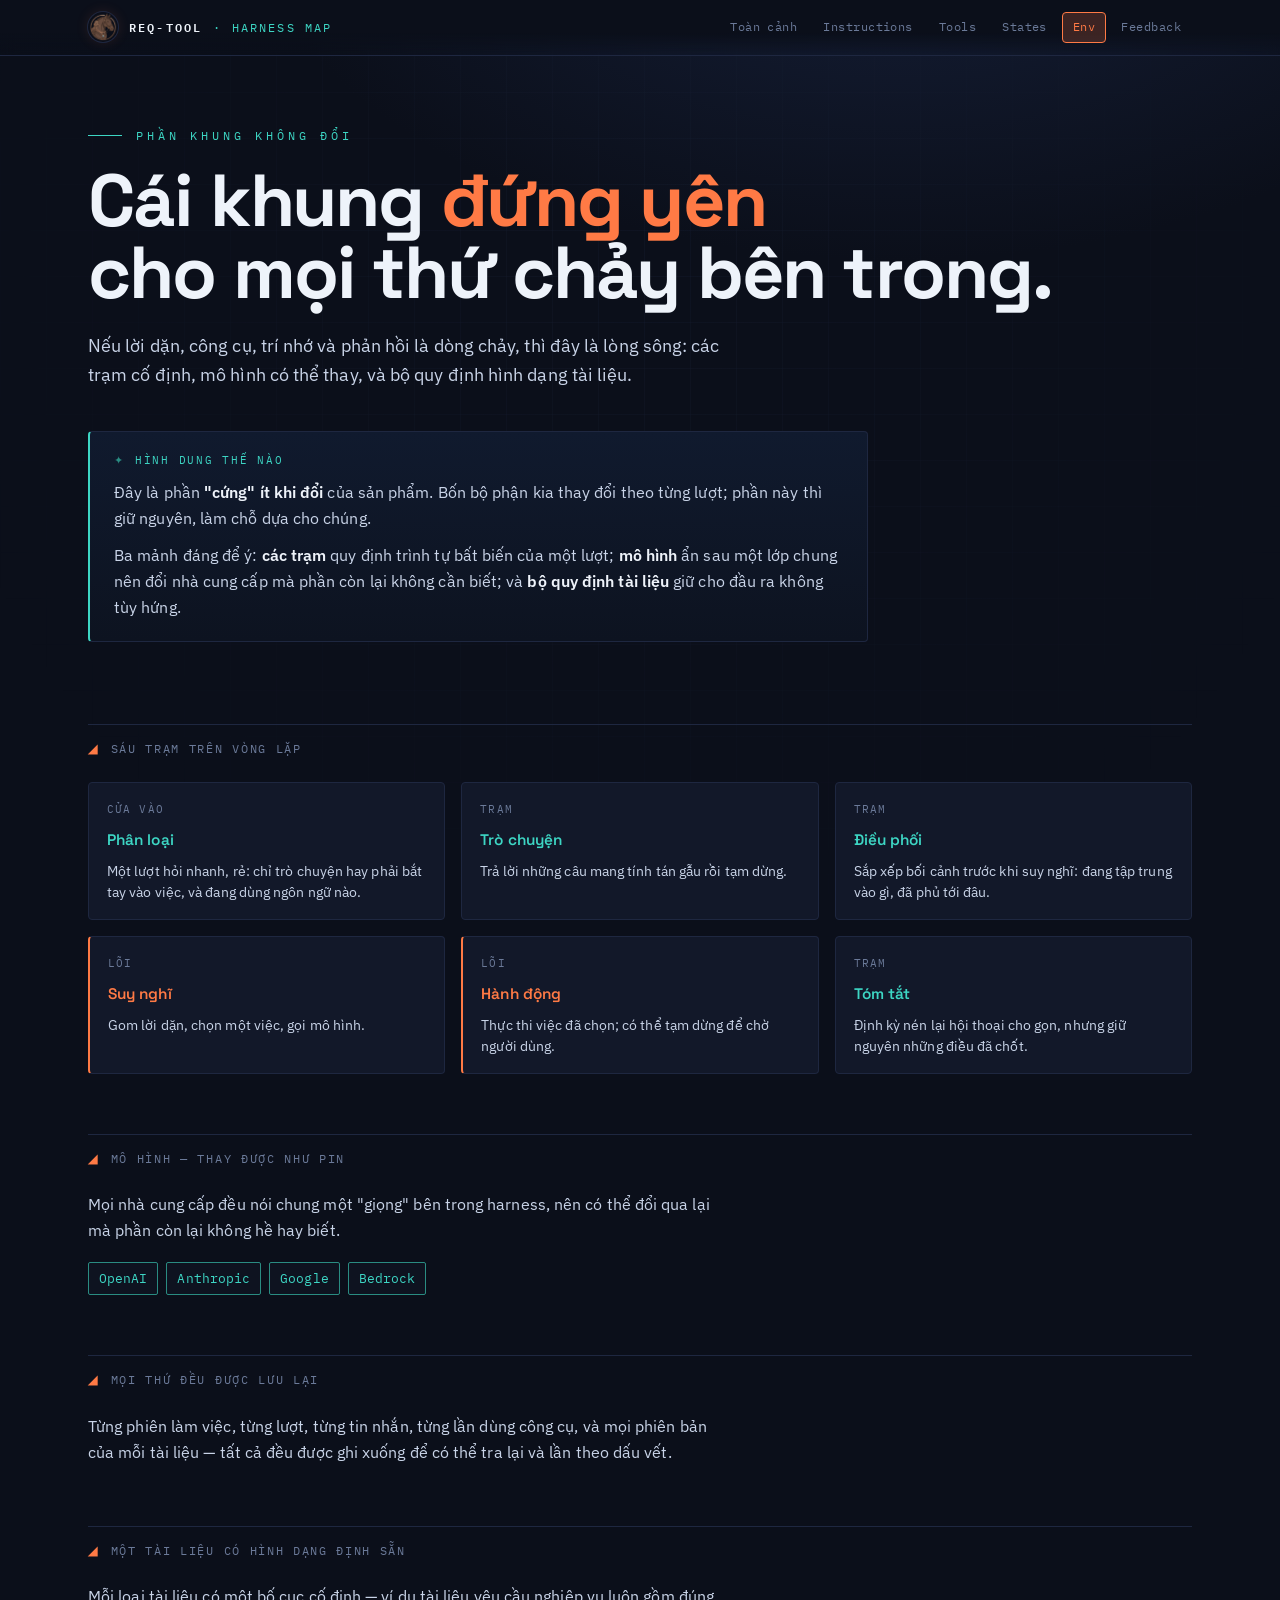
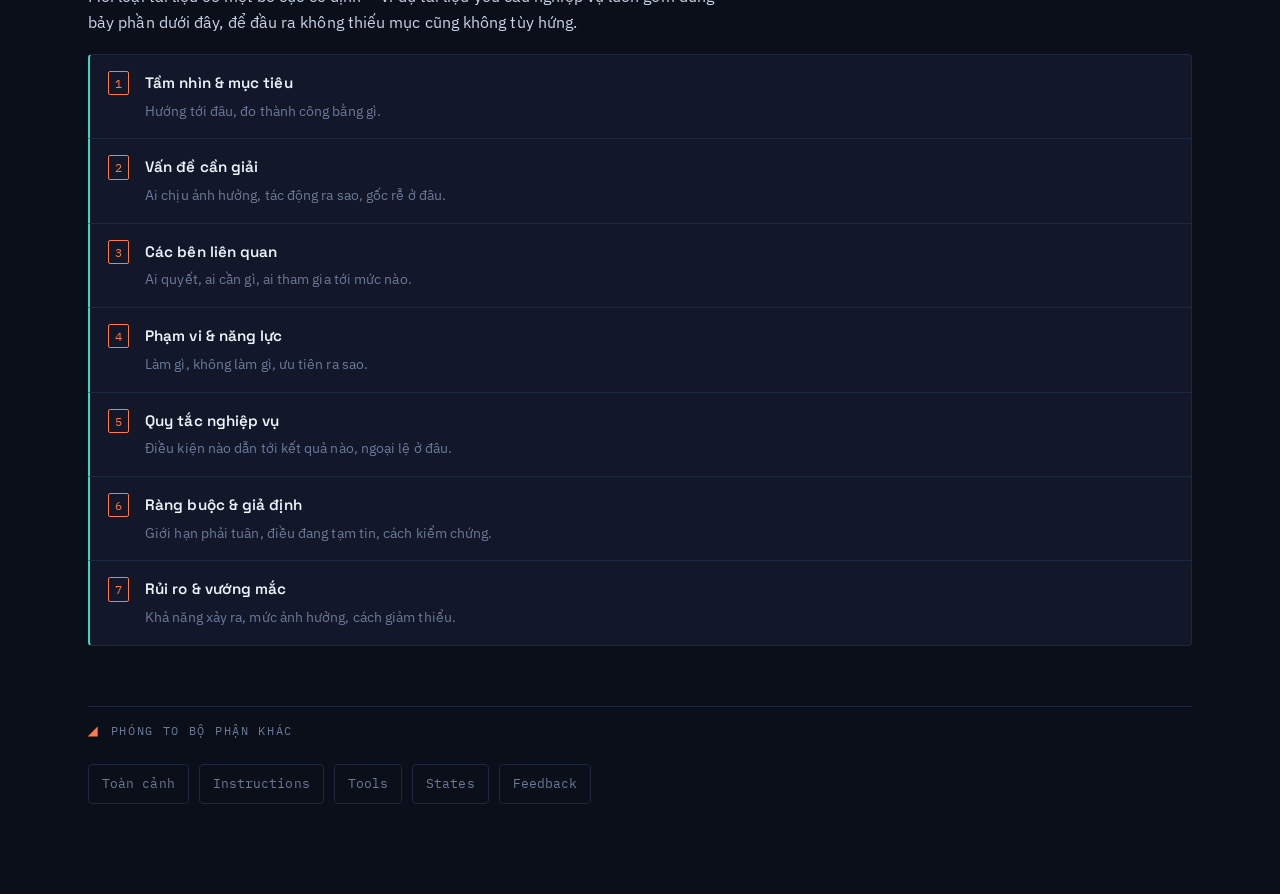
==== commit e20be5f7: "feat: add logo and social preview image Use the harness horse logo as favicon and nav brand mark; ad" ====
--- a/env.html
+++ b/env.html
@@ -5,13 +5,22 @@
 <meta name="viewport" content="width=device-width, initial-scale=1.0">
 <title>Harness Map · Env</title>
 <meta name="description" content="Phần khung cứng: các trạm, mô hình thay thế được, kho lưu trữ.">
+<link rel="icon" type="image/png" href="logo.png">
+<meta property="og:type" content="website">
+<meta property="og:site_name" content="req-tool · harness map">
+<meta property="og:title" content="Harness Map · Env">
+<meta property="og:description" content="Phần khung cứng: các trạm, mô hình thay thế được, kho lưu trữ.">
+<meta property="og:image" content="https://unibean9.github.io/req-tool-harness/metadata.png">
+<meta property="og:url" content="https://unibean9.github.io/req-tool-harness/env.html">
+<meta name="twitter:card" content="summary_large_image">
+<meta name="twitter:image" content="https://unibean9.github.io/req-tool-harness/metadata.png">
 <link rel="stylesheet" href="harness.css">
 </head>
 <body>
 
 <nav class="nav">
   <div class="nav-inner">
-    <div class="nav-brand"><b>req-tool</b> · harness map</div>
+    <a class="nav-brand" href="index.html"><img src="logo.png" alt="Harness logo" class="brand-logo"><b>req-tool</b> · harness map</a>
     <div class="sheet-tabs">
       <a href="index.html">Toàn cảnh</a>
       <a href="instructions.html">Instructions</a>
--- a/harness.css
+++ b/harness.css
@@ -95,8 +95,19 @@
   text-transform: uppercase;
   color: var(--trace);
   white-space: nowrap;
+  text-decoration: none;
+  display: inline-flex;
+  align-items: center;
+  gap: 11px;
 }
 .nav-brand b { color: var(--ink-bright); font-weight: 600; }
+.brand-logo {
+  width: 30px;
+  height: 30px;
+  border-radius: 50%;
+  display: block;
+  box-shadow: 0 0 0 1px var(--grid), 0 0 14px #ff7a4522;
+}
 .sheet-tabs { display: flex; gap: 4px; flex-wrap: wrap; margin-left: auto; }
 .sheet-tabs a {
   font-family: var(--mono);
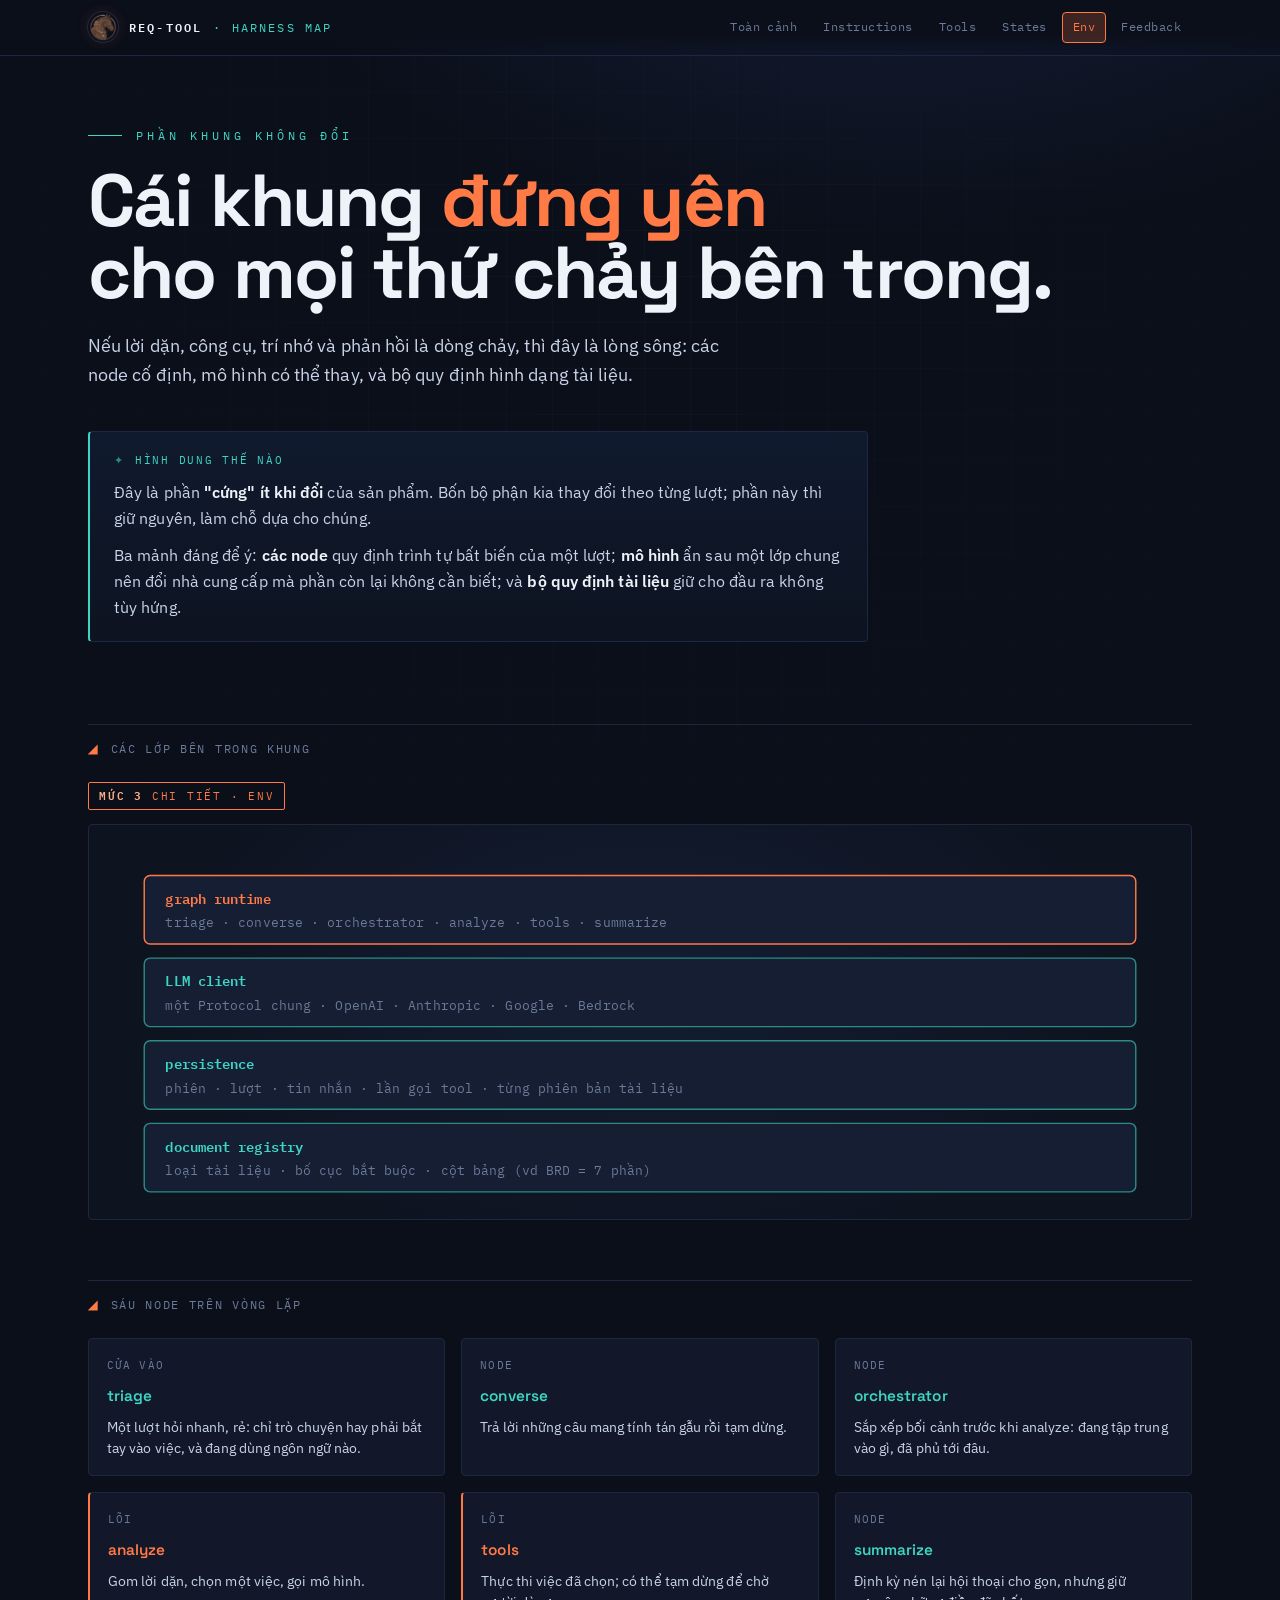
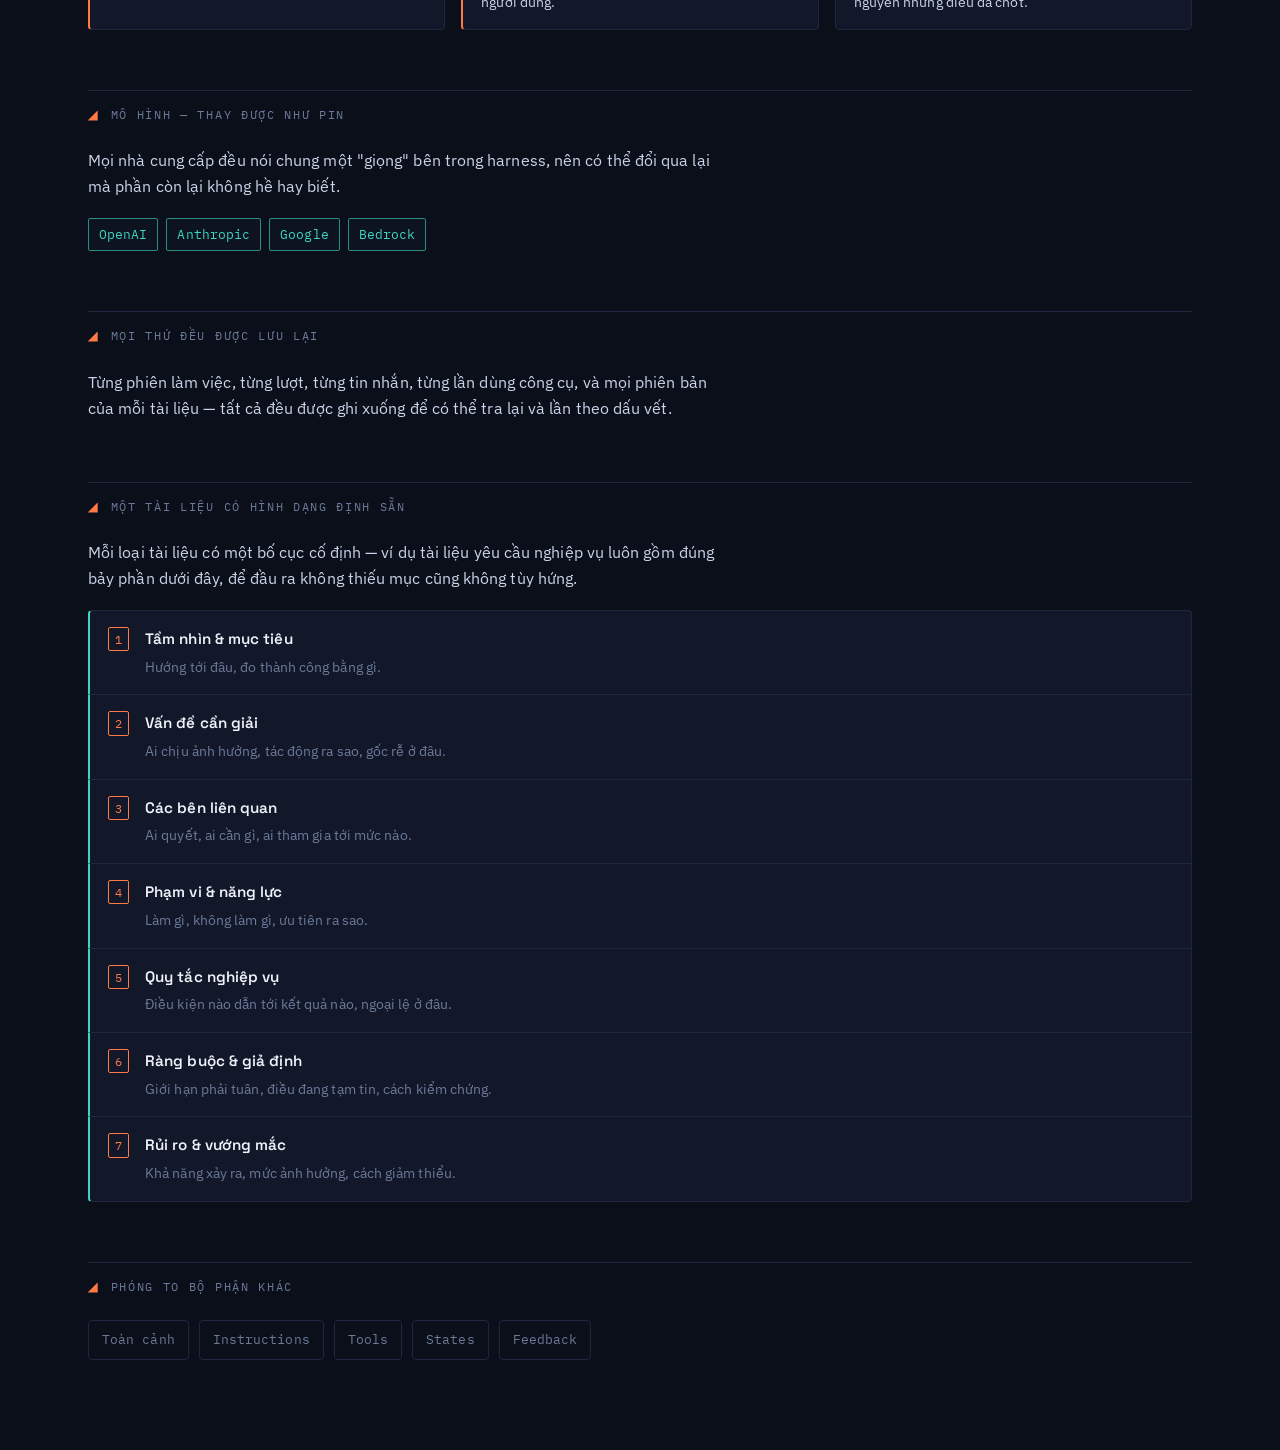
==== commit b1dc63f6: "feat: add C4-style progressive diagrams Layer the visualization by zoom level: a Level 1 context dia" ====
--- a/env.html
+++ b/env.html
@@ -4,12 +4,12 @@
 <meta charset="UTF-8">
 <meta name="viewport" content="width=device-width, initial-scale=1.0">
 <title>Harness Map · Env</title>
-<meta name="description" content="Phần khung cứng: các trạm, mô hình thay thế được, kho lưu trữ.">
+<meta name="description" content="Phần khung cứng: các node, mô hình thay thế được, kho lưu trữ.">
 <link rel="icon" type="image/png" href="logo.png">
 <meta property="og:type" content="website">
 <meta property="og:site_name" content="req-tool · harness map">
 <meta property="og:title" content="Harness Map · Env">
-<meta property="og:description" content="Phần khung cứng: các trạm, mô hình thay thế được, kho lưu trữ.">
+<meta property="og:description" content="Phần khung cứng: các node, mô hình thay thế được, kho lưu trữ.">
 <meta property="og:image" content="https://unibean9.github.io/req-tool-harness/metadata.png">
 <meta property="og:url" content="https://unibean9.github.io/req-tool-harness/env.html">
 <meta name="twitter:card" content="summary_large_image">
@@ -20,7 +20,7 @@
 
 <nav class="nav">
   <div class="nav-inner">
-    <a class="nav-brand" href="index.html"><img src="logo.png" alt="Harness logo" class="brand-logo"><b>req-tool</b> · harness map</a>
+    <a class="nav-brand" href="index.html"><img src="logo.png" alt="Harness logo" class="brand-logo" width="30" height="30"><b>req-tool</b> · harness map</a>
     <div class="sheet-tabs">
       <a href="index.html">Toàn cảnh</a>
       <a href="instructions.html">Instructions</a>
@@ -37,27 +37,49 @@
   <header class="sheet-head">
     <div class="eyebrow">Phần khung không đổi</div>
     <h1 class="sheet-title">Cái khung <span class="accent">đứng yên</span><br>cho mọi thứ chảy bên trong.</h1>
-    <p class="lead">Nếu lời dặn, công cụ, trí nhớ và phản hồi là dòng chảy, thì đây là lòng sông: các trạm cố định, mô hình có thể thay, và bộ quy định hình dạng tài liệu.</p>
+    <p class="lead">Nếu lời dặn, công cụ, trí nhớ và phản hồi là dòng chảy, thì đây là lòng sông: các node cố định, mô hình có thể thay, và bộ quy định hình dạng tài liệu.</p>
   </header>
 
   <section class="section" style="padding-top:8px">
     <div class="note">
       <div class="nl">Hình dung thế nào</div>
       <p>Đây là phần <b>"cứng" ít khi đổi</b> của sản phẩm. Bốn bộ phận kia thay đổi theo từng lượt; phần này thì giữ nguyên, làm chỗ dựa cho chúng.</p>
-      <p>Ba mảnh đáng để ý: <b>các trạm</b> quy định trình tự bất biến của một lượt; <b>mô hình</b> ẩn sau một lớp chung nên đổi nhà cung cấp mà phần còn lại không cần biết; và <b>bộ quy định tài liệu</b> giữ cho đầu ra không tùy hứng.</p>
+      <p>Ba mảnh đáng để ý: <b>các node</b> quy định trình tự bất biến của một lượt; <b>mô hình</b> ẩn sau một lớp chung nên đổi nhà cung cấp mà phần còn lại không cần biết; và <b>bộ quy định tài liệu</b> giữ cho đầu ra không tùy hứng.</p>
+    </div>
+  </section>
+
+  <!-- L3 DIAGRAM -->
+  <section class="section">
+    <div class="section-label"><span class="sn">◢</span> Các lớp bên trong khung</div>
+    <div style="margin-bottom:14px"><span class="lvl"><span class="ln">Mức 3</span> Chi tiết · env</span></div>
+    <div class="diagram-wrap">
+      <svg viewBox="0 0 920 320" role="img" aria-label="Bốn lớp container: graph runtime, LLM client, persistence, registry">
+        <rect class="c4-box hot" x="40" y="36" width="840" height="58" rx="5"></rect>
+        <text class="c4-th" x="58" y="60" font-size="12">graph runtime</text>
+        <text class="c4-cap" x="58" y="80" font-size="11">triage · converse · orchestrator · analyze · tools · summarize</text>
+        <rect class="c4-box" x="40" y="106" width="840" height="58" rx="5"></rect>
+        <text class="c4-ts" x="58" y="130" font-size="12">LLM client</text>
+        <text class="c4-cap" x="58" y="150" font-size="11">một Protocol chung · OpenAI · Anthropic · Google · Bedrock</text>
+        <rect class="c4-box" x="40" y="176" width="840" height="58" rx="5"></rect>
+        <text class="c4-ts" x="58" y="200" font-size="12">persistence</text>
+        <text class="c4-cap" x="58" y="220" font-size="11">phiên · lượt · tin nhắn · lần gọi tool · từng phiên bản tài liệu</text>
+        <rect class="c4-box" x="40" y="246" width="840" height="58" rx="5"></rect>
+        <text class="c4-ts" x="58" y="270" font-size="12">document registry</text>
+        <text class="c4-cap" x="58" y="290" font-size="11">loại tài liệu · bố cục bắt buộc · cột bảng (vd BRD = 7 phần)</text>
+      </svg>
     </div>
   </section>
 
   <!-- STATIONS -->
   <section class="section">
-    <div class="section-label"><span class="sn">◢</span> Sáu trạm trên vòng lặp</div>
+    <div class="section-label"><span class="sn">◢</span> Sáu node trên vòng lặp</div>
     <div class="grid cols-3">
-      <div class="card"><div class="kind">cửa vào</div><div class="name" style="font-family:var(--display)">Phân loại</div><div class="desc">Một lượt hỏi nhanh, rẻ: chỉ trò chuyện hay phải bắt tay vào việc, và đang dùng ngôn ngữ nào.</div></div>
-      <div class="card"><div class="kind">trạm</div><div class="name" style="font-family:var(--display)">Trò chuyện</div><div class="desc">Trả lời những câu mang tính tán gẫu rồi tạm dừng.</div></div>
-      <div class="card"><div class="kind">trạm</div><div class="name" style="font-family:var(--display)">Điều phối</div><div class="desc">Sắp xếp bối cảnh trước khi suy nghĩ: đang tập trung vào gì, đã phủ tới đâu.</div></div>
-      <div class="card signal"><div class="kind">lõi</div><div class="name" style="font-family:var(--display);color:var(--signal)">Suy nghĩ</div><div class="desc">Gom lời dặn, chọn một việc, gọi mô hình.</div></div>
-      <div class="card signal"><div class="kind">lõi</div><div class="name" style="font-family:var(--display);color:var(--signal)">Hành động</div><div class="desc">Thực thi việc đã chọn; có thể tạm dừng để chờ người dùng.</div></div>
-      <div class="card"><div class="kind">trạm</div><div class="name" style="font-family:var(--display)">Tóm tắt</div><div class="desc">Định kỳ nén lại hội thoại cho gọn, nhưng giữ nguyên những điều đã chốt.</div></div>
+      <div class="card"><div class="kind">cửa vào</div><div class="name" style="font-family:var(--display)">triage</div><div class="desc">Một lượt hỏi nhanh, rẻ: chỉ trò chuyện hay phải bắt tay vào việc, và đang dùng ngôn ngữ nào.</div></div>
+      <div class="card"><div class="kind">node</div><div class="name" style="font-family:var(--display)">converse</div><div class="desc">Trả lời những câu mang tính tán gẫu rồi tạm dừng.</div></div>
+      <div class="card"><div class="kind">node</div><div class="name" style="font-family:var(--display)">orchestrator</div><div class="desc">Sắp xếp bối cảnh trước khi analyze: đang tập trung vào gì, đã phủ tới đâu.</div></div>
+      <div class="card signal"><div class="kind">lõi</div><div class="name" style="font-family:var(--display);color:var(--signal)">analyze</div><div class="desc">Gom lời dặn, chọn một việc, gọi mô hình.</div></div>
+      <div class="card signal"><div class="kind">lõi</div><div class="name" style="font-family:var(--display);color:var(--signal)">tools</div><div class="desc">Thực thi việc đã chọn; có thể tạm dừng để chờ người dùng.</div></div>
+      <div class="card"><div class="kind">node</div><div class="name" style="font-family:var(--display)">summarize</div><div class="desc">Định kỳ nén lại hội thoại cho gọn, nhưng giữ nguyên những điều đã chốt.</div></div>
     </div>
   </section>
 
--- a/harness.css
+++ b/harness.css
@@ -314,6 +314,42 @@
 .chip.t { color: var(--trace); border-color: var(--trace-dim); }
 .chip.s { color: var(--signal); border-color: var(--signal); background: var(--signal-glow); }
 .chip.d { color: var(--ink-dim); }
+
+/* ============================================================
+   C4-STYLE DIAGRAMS — càng đi sâu càng chi tiết
+   ============================================================ */
+.lvl {
+  display: inline-flex;
+  align-items: baseline;
+  gap: 9px;
+  font-family: var(--mono);
+  font-size: 11px;
+  letter-spacing: 0.16em;
+  text-transform: uppercase;
+  color: var(--signal);
+  border: 1px solid var(--signal);
+  border-radius: 2px;
+  padding: 3px 10px;
+}
+.lvl .ln { color: var(--signal-2); font-weight: 600; }
+.lvl.t { color: var(--trace); border-color: var(--trace-dim); }
+.lvl.t .ln { color: var(--trace); }
+
+/* svg primitives shared by all C4 diagrams */
+.c4-actor { fill: #15203a; stroke: var(--trace); stroke-width: 1.3; }
+.c4-focus { fill: #221a26; stroke: var(--signal); stroke-width: 1.7; }
+.c4-box   { fill: var(--sheet-2); stroke: var(--trace-dim); stroke-width: 1.2; }
+.c4-box.hot { stroke: var(--signal); }
+.c4-ext   { fill: #131a28; stroke: var(--ink-faint); stroke-width: 1.2; stroke-dasharray: 5 4; }
+.c4-faint { fill: #131a28; stroke: var(--ink-faint); stroke-width: 1; opacity: 0.55; }
+.c4-band  { fill: #10182b; stroke: var(--grid); stroke-width: 1; }
+.c4-t   { font-family: var(--mono); fill: var(--ink-bright); font-weight: 600; }
+.c4-ts  { font-family: var(--mono); fill: var(--trace); font-weight: 600; }
+.c4-th  { font-family: var(--mono); fill: var(--signal); font-weight: 600; }
+.c4-cap { font-family: var(--mono); fill: var(--ink-dim); }
+.c4-edge { fill: none; stroke: var(--trace-dim); stroke-width: 1.3; }
+.c4-edge.hot { stroke: var(--signal); stroke-dasharray: 6 5; }
+.c4-elabel { font-family: var(--mono); fill: var(--ink-dim); }
 
 /* ============================================================
    STACK (layer instructions) — xếp chồng dọc
